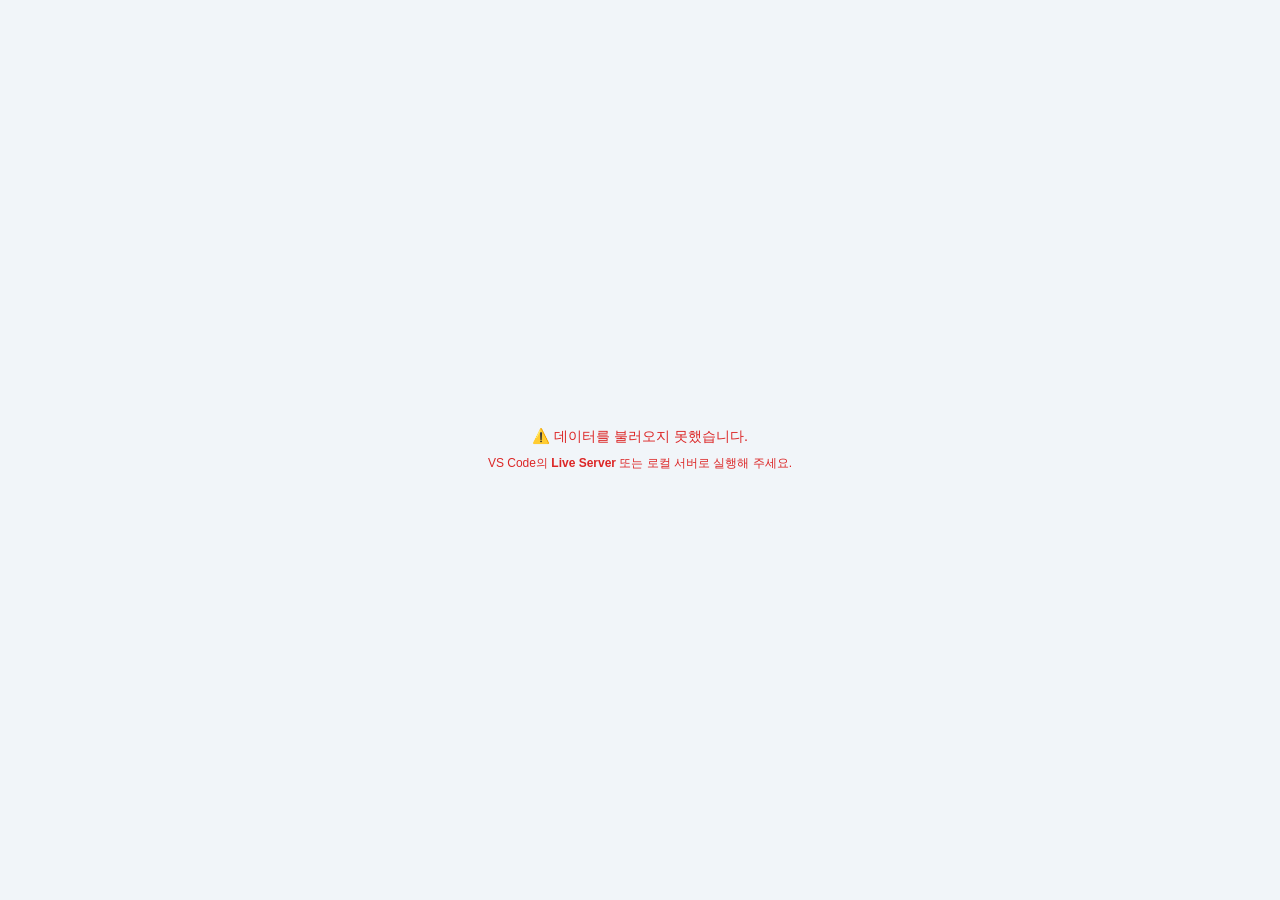
==== index.html @ cc30562b "IT 사전 웹앱 초기 파일 추가 및 불필요한 템플릿 파일 정리" ====
<!DOCTYPE html>
<!-- IT 용어 사전 서비스의 메인 페이지 -->
<html lang="ko" data-theme="light">
<head>
  <meta charset="UTF-8">
  <meta name="viewport" content="width=device-width, initial-scale=1.0">
  <meta name="description" content="AI, 네트워크, 클라우드, 보안 등 IT 분야 용어를 빠르게 검색하는 사전 서비스">
  <title>TechDics — IT 용어 사전</title>
  <link rel="stylesheet" href="style.css">
</head>
<body>

  <!-- ══ 헤더 ══ -->
  <header class="header">
    <div class="header-inner">
      <a class="logo" href="#" aria-label="TechDics 홈">
        <span class="logo-icon">📖</span>
        <span class="logo-text">TechDics</span>
        <span class="logo-sub">IT 용어 사전</span>
      </a>
      <div class="header-actions">
        <button id="btn-favorites" class="btn-icon" aria-label="즐겨찾기 보기" title="즐겨찾기">
          <span class="icon">⭐</span>
          <span class="btn-label">즐겨찾기</span>
          <span id="favorites-count" class="badge hidden">0</span>
        </button>
        <button id="btn-dark" class="btn-icon" aria-label="다크 모드 전환" title="다크 모드">
          <span class="icon" id="dark-icon">🌙</span>
        </button>
      </div>
    </div>
  </header>

  <!-- ══ 히어로 검색 영역 ══ -->
  <div class="hero">
    <div class="hero-inner">
      <h1 class="hero-title">IT 용어를 빠르게 찾아보세요</h1>
      <p class="hero-desc">AI · 네트워크 · 클라우드 · 보안 · 데이터 · 개발 분야 200개 이상의 용어 수록</p>
      <div class="search-wrap">
        <span class="search-icon" aria-hidden="true">🔍</span>
        <input
          type="search"
          id="search-input"
          class="search-input"
          placeholder="용어 검색 (한국어 · English 동시 지원)"
          autocomplete="off"
          spellcheck="false"
          aria-label="용어 검색"
        >
        <button id="search-clear" class="search-clear hidden" aria-label="검색어 지우기">✕</button>
      </div>
    </div>
  </div>

  <!-- ══ 메인 콘텐츠 ══ -->
  <main class="main">

    <!-- 카테고리 탭 -->
    <div class="tabs-wrap" role="tablist" aria-label="카테고리 필터">
      <button class="tab active" data-category="all"    role="tab" aria-selected="true">
        <span>전체</span>
      </button>
      <button class="tab" data-category="ai"            role="tab" aria-selected="false">
        <span>🤖 AI</span>
      </button>
      <button class="tab" data-category="network"       role="tab" aria-selected="false">
        <span>🌐 네트워크</span>
      </button>
      <button class="tab" data-category="cloud"         role="tab" aria-selected="false">
        <span>☁️ 클라우드</span>
      </button>
      <button class="tab" data-category="dev"           role="tab" aria-selected="false">
        <span>💻 개발</span>
      </button>
      <button class="tab" data-category="security"      role="tab" aria-selected="false">
        <span>🔒 보안</span>
      </button>
      <button class="tab" data-category="data"          role="tab" aria-selected="false">
        <span>🗄️ 데이터</span>
      </button>
      <button class="tab" data-category="engineering"   role="tab" aria-selected="false">
        <span>🛠️ 공학</span>
      </button>
    </div>

    <!-- 결과 정보 바 -->
    <div class="results-bar">
      <span id="results-count" class="results-count">로딩 중...</span>
      <div class="sort-wrap">
        <label for="sort-select" class="sr-only">정렬 기준</label>
        <select id="sort-select" class="sort-select" aria-label="정렬 기준">
          <option value="term">가나다순</option>
          <option value="difficulty">난이도순</option>
          <option value="category">카테고리순</option>
        </select>
      </div>
    </div>

    <!-- 카드 그리드 -->
    <div id="cards-container" class="cards-grid" role="list" aria-label="용어 목록">
      <!-- JS로 카드를 동적 렌더링 -->
    </div>

    <!-- 결과 없음 메시지 -->
    <div id="empty-state" class="empty-state hidden" aria-live="polite">
      <div class="empty-icon">🔎</div>
      <p class="empty-title">검색 결과가 없습니다</p>
      <p class="empty-desc">다른 키워드로 검색하거나 카테고리를 변경해 보세요.</p>
    </div>

    <!-- 즐겨찾기 빈 상태 -->
    <div id="favorites-empty" class="empty-state hidden" aria-live="polite">
      <div class="empty-icon">⭐</div>
      <p class="empty-title">즐겨찾기가 없습니다</p>
      <p class="empty-desc">용어 카드의 ☆ 버튼을 눌러 즐겨찾기에 추가하세요.</p>
    </div>

  </main>

  <!-- ══ 용어 상세 모달 ══ -->
  <div id="modal-overlay" class="modal-overlay hidden" role="dialog" aria-modal="true" aria-labelledby="modal-term">
    <div class="modal" id="modal-box">
      <button id="modal-close" class="modal-close" aria-label="모달 닫기">✕</button>

      <div class="modal-header">
        <div class="modal-term-wrap">
          <h2 id="modal-term" class="modal-term"></h2>
          <span id="modal-term-ko" class="modal-term-ko"></span>
        </div>
        <div class="modal-meta">
          <span id="modal-category-badge" class="category-badge"></span>
          <span id="modal-difficulty-badge" class="difficulty-badge"></span>
        </div>
      </div>

      <div class="modal-body">
        <p id="modal-definition" class="modal-definition"></p>

        <div id="modal-tags-wrap" class="modal-section">
          <h3 class="modal-section-title">태그</h3>
          <div id="modal-tags" class="tags-list"></div>
        </div>

        <div id="modal-related-wrap" class="modal-section">
          <h3 class="modal-section-title">관련 용어</h3>
          <div id="modal-related" class="related-list"></div>
        </div>
      </div>

      <div class="modal-footer">
        <button id="modal-favorite-btn" class="btn-favorite-modal" aria-label="즐겨찾기 토글">
          <span id="modal-favorite-icon">☆</span>
          <span id="modal-favorite-label">즐겨찾기에 추가</span>
        </button>
      </div>
    </div>
  </div>

  <!-- ══ 로딩 스피너 ══ -->
  <div id="loading" class="loading-overlay" aria-label="로딩 중">
    <div class="spinner"></div>
    <p>데이터 로딩 중...</p>
  </div>

  <!-- ══ 토스트 알림 ══ -->
  <div id="toast" class="toast hidden" role="status" aria-live="polite"></div>

  <footer class="footer">
    <p>TechDics · IT 용어 사전 · HTML/CSS/JS Only · <a href="https://github.com/bluepapa70/techdics" target="_blank" rel="noopener">GitHub</a></p>
  </footer>

  <script src="app.js"></script>
</body>
</html>
---- style.css ----
/* TechDics IT 용어 사전의 전체 스타일 — CSS Variables 기반 라이트/다크 테마 */

/* ════════════════════════════════════════════
   1. CSS Custom Properties (테마 변수)
════════════════════════════════════════════ */
:root {
  /* 브랜드 컬러 */
  --primary:        #2563eb;
  --primary-hover:  #1d4ed8;
  --primary-light:  #dbeafe;
  --primary-muted:  #eff6ff;

  /* 카테고리 컬러 */
  --cat-ai:          #7c3aed;
  --cat-ai-bg:       #f5f3ff;
  --cat-network:     #2563eb;
  --cat-network-bg:  #eff6ff;
  --cat-cloud:       #0891b2;
  --cat-cloud-bg:    #ecfeff;
  --cat-dev:         #059669;
  --cat-dev-bg:      #ecfdf5;
  --cat-security:    #dc2626;
  --cat-security-bg: #fef2f2;
  --cat-data:        #d97706;
  --cat-data-bg:     #fffbeb;
  --cat-engineering: #475569;
  --cat-engineering-bg: #f8fafc;

  /* 난이도 컬러 */
  --diff-beginner:     #059669;
  --diff-beginner-bg:  #d1fae5;
  --diff-intermediate: #d97706;
  --diff-intermediate-bg: #fef3c7;
  --diff-advanced:     #dc2626;
  --diff-advanced-bg:  #fee2e2;

  /* 배경 & 표면 */
  --bg:        #f1f5f9;
  --surface:   #ffffff;
  --surface2:  #f8fafc;
  --surface3:  #f1f5f9;

  /* 텍스트 */
  --text:         #0f172a;
  --text-secondary: #475569;
  --text-muted:   #94a3b8;

  /* 테두리 & 그림자 */
  --border:       #e2e8f0;
  --border-focus: #93c5fd;
  --shadow-sm:    0 1px 2px rgba(0,0,0,.06);
  --shadow:       0 2px 8px rgba(0,0,0,.08), 0 1px 2px rgba(0,0,0,.06);
  --shadow-md:    0 4px 16px rgba(0,0,0,.1),  0 2px 4px rgba(0,0,0,.06);
  --shadow-lg:    0 20px 40px rgba(0,0,0,.15);

  /* 레이아웃 */
  --radius-sm:  6px;
  --radius:     12px;
  --radius-lg:  16px;
  --max-width:  1200px;

  /* 전환 */
  --transition: 180ms ease;
}

/* 다크 모드 변수 오버라이드 */
[data-theme="dark"] {
  --bg:        #0f172a;
  --surface:   #1e293b;
  --surface2:  #1e293b;
  --surface3:  #0f172a;

  --text:           #f1f5f9;
  --text-secondary: #94a3b8;
  --text-muted:     #64748b;

  --border:       #334155;
  --border-focus: #3b82f6;
  --shadow-sm:    0 1px 2px rgba(0,0,0,.3);
  --shadow:       0 2px 8px rgba(0,0,0,.3), 0 1px 2px rgba(0,0,0,.2);
  --shadow-md:    0 4px 16px rgba(0,0,0,.4), 0 2px 4px rgba(0,0,0,.2);
  --shadow-lg:    0 20px 40px rgba(0,0,0,.5);

  --primary-light: #1e3a8a;
  --primary-muted: #172554;

  --cat-ai-bg:          #2e1065;
  --cat-network-bg:     #172554;
  --cat-cloud-bg:       #083344;
  --cat-dev-bg:         #052e16;
  --cat-security-bg:    #450a0a;
  --cat-data-bg:        #451a03;
  --cat-engineering-bg: #1e293b;

  --diff-beginner-bg:     #052e16;
  --diff-intermediate-bg: #451a03;
  --diff-advanced-bg:     #450a0a;
}


/* ════════════════════════════════════════════
   2. Reset & Base
════════════════════════════════════════════ */
*, *::before, *::after { box-sizing: border-box; margin: 0; padding: 0; }

html { scroll-behavior: smooth; }

body {
  font-family: -apple-system, BlinkMacSystemFont, "Segoe UI", Roboto,
               "Noto Sans KR", "Apple SD Gothic Neo", sans-serif;
  background: var(--bg);
  color: var(--text);
  line-height: 1.6;
  font-size: 15px;
  transition: background var(--transition), color var(--transition);
  min-height: 100vh;
}

a { color: var(--primary); text-decoration: none; }
a:hover { text-decoration: underline; }

button { cursor: pointer; border: none; background: none; font: inherit; }

input, select {
  font: inherit;
  color: var(--text);
}

/* 접근성 전용 숨김 */
.sr-only {
  position: absolute; width: 1px; height: 1px;
  padding: 0; overflow: hidden; clip: rect(0,0,0,0);
  white-space: nowrap; border: 0;
}

.hidden { display: none !important; }


/* ════════════════════════════════════════════
   3. Header
════════════════════════════════════════════ */
.header {
  position: sticky;
  top: 0;
  z-index: 100;
  background: var(--surface);
  border-bottom: 1px solid var(--border);
  box-shadow: var(--shadow-sm);
  transition: background var(--transition), border-color var(--transition);
}

.header-inner {
  max-width: var(--max-width);
  margin: 0 auto;
  padding: 0 20px;
  height: 60px;
  display: flex;
  align-items: center;
  justify-content: space-between;
  gap: 16px;
}

/* 로고 */
.logo {
  display: flex;
  align-items: center;
  gap: 8px;
  text-decoration: none;
  flex-shrink: 0;
}

.logo-icon { font-size: 1.4rem; }

.logo-text {
  font-size: 1.15rem;
  font-weight: 800;
  color: var(--primary);
  letter-spacing: -.02em;
}

.logo-sub {
  font-size: .72rem;
  color: var(--text-muted);
  border-left: 1px solid var(--border);
  padding-left: 8px;
  margin-left: 4px;
  display: none;
}

@media (min-width: 480px) { .logo-sub { display: block; } }

/* 헤더 버튼 */
.header-actions { display: flex; align-items: center; gap: 8px; }

.btn-icon {
  display: flex;
  align-items: center;
  gap: 6px;
  padding: 7px 12px;
  border-radius: var(--radius-sm);
  background: var(--surface2);
  border: 1px solid var(--border);
  color: var(--text-secondary);
  font-size: .85rem;
  font-weight: 600;
  transition: background var(--transition), color var(--transition), transform .1s;
  position: relative;
}

.btn-icon:hover {
  background: var(--primary-light);
  color: var(--primary);
  border-color: var(--primary);
}

.btn-icon:active { transform: scale(.96); }
.btn-icon .icon  { font-size: 1rem; }
.btn-label { display: none; }

@media (min-width: 520px) { .btn-label { display: inline; } }

/* 즐겨찾기 개수 뱃지 */
.badge {
  background: var(--primary);
  color: white;
  font-size: .65rem;
  font-weight: 700;
  border-radius: 99px;
  min-width: 18px;
  height: 18px;
  display: flex;
  align-items: center;
  justify-content: center;
  padding: 0 4px;
  position: absolute;
  top: 2px;
  right: 2px;
  pointer-events: none;
}

/* 즐겨찾기 모드 활성화 */
.btn-icon.active {
  background: #fef9c3;
  color: #d97706;
  border-color: #fcd34d;
}

[data-theme="dark"] .btn-icon.active {
  background: #451a03;
  color: #fcd34d;
  border-color: #92400e;
}


/* ════════════════════════════════════════════
   4. Hero & 검색창
════════════════════════════════════════════ */
.hero {
  background: linear-gradient(135deg, #1e3a8a 0%, #2563eb 55%, #7c3aed 100%);
  padding: 48px 20px 52px;
  text-align: center;
  color: white;
}

.hero-inner { max-width: 640px; margin: 0 auto; }

.hero-title {
  font-size: clamp(1.5rem, 3.5vw, 2.2rem);
  font-weight: 800;
  letter-spacing: -.03em;
  margin-bottom: 10px;
}

.hero-desc {
  font-size: .95rem;
  opacity: .8;
  margin-bottom: 28px;
}

/* 검색 래퍼 */
.search-wrap {
  position: relative;
  display: flex;
  align-items: center;
  background: white;
  border-radius: 99px;
  box-shadow: 0 4px 20px rgba(0,0,0,.2);
  overflow: hidden;
  transition: box-shadow .2s;
}

.search-wrap:focus-within {
  box-shadow: 0 4px 20px rgba(0,0,0,.2), 0 0 0 3px rgba(147,197,253,.6);
}

.search-icon {
  padding: 0 6px 0 18px;
  font-size: 1.1rem;
  flex-shrink: 0;
  pointer-events: none;
}

.search-input {
  flex: 1;
  border: none;
  outline: none;
  background: transparent;
  padding: 14px 8px;
  font-size: 1rem;
  color: #0f172a;
}

.search-input::placeholder { color: #94a3b8; }

/* ✕ 지우기 버튼 */
.search-clear {
  padding: 0 16px 0 8px;
  color: #94a3b8;
  font-size: 1rem;
  background: transparent;
  flex-shrink: 0;
  transition: color .15s;
}

.search-clear:hover { color: #475569; }


/* ════════════════════════════════════════════
   5. 메인 레이아웃
════════════════════════════════════════════ */
.main {
  max-width: var(--max-width);
  margin: 0 auto;
  padding: 0 20px 80px;
}


/* ════════════════════════════════════════════
   6. 카테고리 탭
════════════════════════════════════════════ */
.tabs-wrap {
  display: flex;
  gap: 6px;
  overflow-x: auto;
  padding: 20px 0 4px;
  scrollbar-width: none;
  -ms-overflow-style: none;
}

.tabs-wrap::-webkit-scrollbar { display: none; }

.tab {
  display: flex;
  align-items: center;
  gap: 5px;
  padding: 8px 16px;
  border-radius: 99px;
  border: 1.5px solid var(--border);
  background: var(--surface);
  color: var(--text-secondary);
  font-size: .85rem;
  font-weight: 600;
  white-space: nowrap;
  transition: all var(--transition);
  flex-shrink: 0;
}

.tab:hover {
  border-color: var(--primary);
  color: var(--primary);
  background: var(--primary-muted);
}

.tab.active {
  background: var(--primary);
  border-color: var(--primary);
  color: white;
  box-shadow: 0 2px 8px rgba(37,99,235,.35);
}


/* ════════════════════════════════════════════
   7. 결과 정보 바
════════════════════════════════════════════ */
.results-bar {
  display: flex;
  align-items: center;
  justify-content: space-between;
  padding: 14px 0 12px;
  border-bottom: 1px solid var(--border);
  margin-bottom: 20px;
  gap: 12px;
}

.results-count {
  font-size: .875rem;
  color: var(--text-muted);
}

.results-count strong { color: var(--text); font-weight: 700; }

.sort-select {
  padding: 6px 10px;
  border-radius: var(--radius-sm);
  border: 1px solid var(--border);
  background: var(--surface);
  color: var(--text-secondary);
  font-size: .82rem;
  cursor: pointer;
  outline: none;
  transition: border-color var(--transition);
}

.sort-select:focus { border-color: var(--primary); }


/* ════════════════════════════════════════════
   8. 카드 그리드
════════════════════════════════════════════ */
.cards-grid {
  display: grid;
  grid-template-columns: repeat(auto-fill, minmax(240px, 1fr));
  gap: 16px;
}

/* ── 개별 카드 ── */
.card {
  background: var(--surface);
  border: 1px solid var(--border);
  border-radius: var(--radius);
  padding: 18px 18px 14px;
  box-shadow: var(--shadow-sm);
  cursor: pointer;
  transition: transform .15s, box-shadow .15s, border-color .15s;
  display: flex;
  flex-direction: column;
  gap: 8px;
  position: relative;
  overflow: hidden;
  animation: fadeInUp .25s ease both;
}

.card::before {
  content: '';
  position: absolute;
  top: 0; left: 0; right: 0;
  height: 3px;
  background: var(--card-accent, var(--primary));
  border-radius: var(--radius) var(--radius) 0 0;
}

.card:hover {
  transform: translateY(-3px);
  box-shadow: var(--shadow-md);
  border-color: var(--card-accent, var(--primary));
}

/* 카테고리별 강조색 */
.card[data-category="ai"]          { --card-accent: var(--cat-ai); }
.card[data-category="network"]     { --card-accent: var(--cat-network); }
.card[data-category="cloud"]       { --card-accent: var(--cat-cloud); }
.card[data-category="dev"]         { --card-accent: var(--cat-dev); }
.card[data-category="security"]    { --card-accent: var(--cat-security); }
.card[data-category="data"]        { --card-accent: var(--cat-data); }
.card[data-category="engineering"] { --card-accent: var(--cat-engineering); }

/* 카드 헤더 */
.card-header {
  display: flex;
  align-items: flex-start;
  justify-content: space-between;
  gap: 8px;
}

.card-title-wrap { flex: 1; min-width: 0; }

.card-term {
  font-size: 1rem;
  font-weight: 800;
  color: var(--text);
  overflow: hidden;
  text-overflow: ellipsis;
  white-space: nowrap;
}

.card-term-ko {
  font-size: .75rem;
  color: var(--text-muted);
  overflow: hidden;
  text-overflow: ellipsis;
  white-space: nowrap;
  margin-top: 2px;
}

/* 즐겨찾기 버튼 (카드) */
.card-favorite {
  font-size: 1.1rem;
  line-height: 1;
  padding: 4px;
  border-radius: var(--radius-sm);
  color: var(--text-muted);
  transition: color .15s, transform .15s;
  flex-shrink: 0;
}

.card-favorite:hover { color: #f59e0b; transform: scale(1.2); }
.card-favorite.active { color: #f59e0b; }

/* 카드 정의 */
.card-definition {
  font-size: .845rem;
  color: var(--text-secondary);
  line-height: 1.55;
  display: -webkit-box;
  -webkit-line-clamp: 2;
  -webkit-box-orient: vertical;
  overflow: hidden;
}

/* 카드 푸터 */
.card-footer {
  display: flex;
  align-items: center;
  justify-content: space-between;
  margin-top: auto;
  padding-top: 10px;
  border-top: 1px solid var(--border);
  gap: 6px;
}

/* 카테고리 뱃지 */
.category-badge {
  font-size: .7rem;
  font-weight: 700;
  padding: 3px 8px;
  border-radius: 99px;
  white-space: nowrap;
  color: white;
  background: var(--cat-color, var(--primary));
}

.category-badge[data-cat="ai"]          { --cat-color: var(--cat-ai); }
.category-badge[data-cat="network"]     { --cat-color: var(--cat-network); }
.category-badge[data-cat="cloud"]       { --cat-color: var(--cat-cloud); }
.category-badge[data-cat="dev"]         { --cat-color: var(--cat-dev); }
.category-badge[data-cat="security"]    { --cat-color: var(--cat-security); }
.category-badge[data-cat="data"]        { --cat-color: var(--cat-data); }
.category-badge[data-cat="engineering"] { --cat-color: var(--cat-engineering); }

/* 난이도 뱃지 */
.difficulty-badge {
  font-size: .7rem;
  font-weight: 600;
  padding: 3px 8px;
  border-radius: 99px;
  white-space: nowrap;
}

.difficulty-badge[data-level="beginner"] {
  background: var(--diff-beginner-bg);
  color: var(--diff-beginner);
}

.difficulty-badge[data-level="intermediate"] {
  background: var(--diff-intermediate-bg);
  color: var(--diff-intermediate);
}

.difficulty-badge[data-level="advanced"] {
  background: var(--diff-advanced-bg);
  color: var(--diff-advanced);
}

/* 검색어 하이라이트 */
.highlight {
  background: #fef08a;
  color: #713f12;
  border-radius: 3px;
  padding: 0 2px;
}

[data-theme="dark"] .highlight {
  background: #713f12;
  color: #fef08a;
}


/* ════════════════════════════════════════════
   9. Empty State
════════════════════════════════════════════ */
.empty-state {
  text-align: center;
  padding: 80px 20px;
  display: flex;
  flex-direction: column;
  align-items: center;
  gap: 10px;
}

.empty-icon   { font-size: 3rem; opacity: .5; }
.empty-title  { font-size: 1.1rem; font-weight: 700; color: var(--text); }
.empty-desc   { font-size: .9rem; color: var(--text-muted); }


/* ════════════════════════════════════════════
   10. 모달
════════════════════════════════════════════ */
.modal-overlay {
  position: fixed;
  inset: 0;
  background: rgba(0, 0, 0, .55);
  backdrop-filter: blur(4px);
  z-index: 200;
  display: flex;
  align-items: flex-end;
  justify-content: center;
  padding: 0;
  animation: fadeIn .2s ease;
}

@media (min-width: 600px) {
  .modal-overlay {
    align-items: center;
    padding: 20px;
  }
}

/* 모달 박스 */
.modal {
  background: var(--surface);
  border-radius: var(--radius-lg) var(--radius-lg) 0 0;
  width: 100%;
  max-width: 560px;
  max-height: 90vh;
  overflow-y: auto;
  box-shadow: var(--shadow-lg);
  position: relative;
  display: flex;
  flex-direction: column;
  animation: slideUp .25s cubic-bezier(.32,.72,0,1);
}

@media (min-width: 600px) {
  .modal {
    border-radius: var(--radius-lg);
    animation: scaleIn .2s cubic-bezier(.32,.72,0,1);
  }
}

/* 모달 닫기 버튼 */
.modal-close {
  position: absolute;
  top: 14px; right: 14px;
  width: 32px; height: 32px;
  border-radius: 50%;
  background: var(--surface2);
  border: 1px solid var(--border);
  color: var(--text-muted);
  font-size: .9rem;
  display: flex;
  align-items: center;
  justify-content: center;
  transition: background var(--transition), color var(--transition);
  z-index: 1;
}

.modal-close:hover { background: var(--border); color: var(--text); }

/* 모달 헤더 */
.modal-header {
  padding: 24px 24px 16px;
  border-bottom: 1px solid var(--border);
  display: flex;
  flex-direction: column;
  gap: 10px;
}

.modal-term-wrap { padding-right: 36px; }

.modal-term {
  font-size: 1.6rem;
  font-weight: 800;
  color: var(--text);
  letter-spacing: -.02em;
}

.modal-term-ko {
  font-size: .9rem;
  color: var(--text-muted);
  display: block;
  margin-top: 4px;
}

.modal-meta {
  display: flex;
  gap: 8px;
  flex-wrap: wrap;
}

/* 모달 본문 */
.modal-body { padding: 20px 24px; display: flex; flex-direction: column; gap: 20px; }

.modal-definition {
  font-size: .96rem;
  color: var(--text-secondary);
  line-height: 1.75;
}

.modal-section { display: flex; flex-direction: column; gap: 10px; }

.modal-section-title {
  font-size: .78rem;
  font-weight: 700;
  text-transform: uppercase;
  letter-spacing: .07em;
  color: var(--text-muted);
}

/* 태그 목록 */
.tags-list { display: flex; flex-wrap: wrap; gap: 6px; }

.tag-chip {
  padding: 4px 10px;
  background: var(--surface2);
  border: 1px solid var(--border);
  border-radius: var(--radius-sm);
  font-size: .78rem;
  color: var(--text-secondary);
}

/* 관련 용어 */
.related-list { display: flex; flex-wrap: wrap; gap: 8px; }

.related-link {
  padding: 5px 12px;
  background: var(--primary-muted);
  border: 1px solid var(--primary-light);
  border-radius: 99px;
  font-size: .82rem;
  font-weight: 600;
  color: var(--primary);
  transition: background var(--transition), transform .1s;
  cursor: pointer;
}

.related-link:hover {
  background: var(--primary-light);
  transform: scale(1.04);
  text-decoration: none;
}

/* 모달 푸터 */
.modal-footer {
  padding: 16px 24px;
  border-top: 1px solid var(--border);
}

.btn-favorite-modal {
  display: flex;
  align-items: center;
  gap: 8px;
  padding: 10px 20px;
  border-radius: 99px;
  border: 1.5px solid var(--border);
  background: var(--surface2);
  color: var(--text-secondary);
  font-size: .9rem;
  font-weight: 600;
  transition: all var(--transition);
}

.btn-favorite-modal:hover {
  border-color: #f59e0b;
  color: #d97706;
  background: #fffbeb;
}

.btn-favorite-modal.active {
  border-color: #f59e0b;
  color: #d97706;
  background: #fef9c3;
}

[data-theme="dark"] .btn-favorite-modal.active {
  background: #451a03;
  color: #fcd34d;
  border-color: #92400e;
}


/* ════════════════════════════════════════════
   11. 로딩 오버레이
════════════════════════════════════════════ */
.loading-overlay {
  position: fixed;
  inset: 0;
  background: var(--bg);
  z-index: 300;
  display: flex;
  flex-direction: column;
  align-items: center;
  justify-content: center;
  gap: 16px;
  color: var(--text-muted);
  font-size: .9rem;
  transition: opacity .3s;
}

.spinner {
  width: 40px; height: 40px;
  border: 3px solid var(--border);
  border-top-color: var(--primary);
  border-radius: 50%;
  animation: spin .7s linear infinite;
}


/* ════════════════════════════════════════════
   12. 토스트 알림
════════════════════════════════════════════ */
.toast {
  position: fixed;
  bottom: 24px;
  left: 50%;
  transform: translateX(-50%) translateY(0);
  background: #1e293b;
  color: white;
  padding: 10px 20px;
  border-radius: 99px;
  font-size: .875rem;
  font-weight: 600;
  box-shadow: var(--shadow-md);
  z-index: 400;
  white-space: nowrap;
  animation: toastIn .25s ease;
}

[data-theme="dark"] .toast {
  background: var(--surface);
  border: 1px solid var(--border);
  color: var(--text);
}

.toast.toast-out { animation: toastOut .25s ease forwards; }


/* ════════════════════════════════════════════
   13. Footer
════════════════════════════════════════════ */
.footer {
  border-top: 1px solid var(--border);
  padding: 20px;
  text-align: center;
  font-size: .8rem;
  color: var(--text-muted);
}


/* ════════════════════════════════════════════
   14. 애니메이션
════════════════════════════════════════════ */
@keyframes fadeIn    { from { opacity: 0; } to { opacity: 1; } }
@keyframes fadeInUp  { from { opacity: 0; transform: translateY(12px); } to { opacity: 1; transform: none; } }
@keyframes slideUp   { from { transform: translateY(100%); } to { transform: none; } }
@keyframes scaleIn   { from { opacity: 0; transform: scale(.96); } to { opacity: 1; transform: none; } }
@keyframes toastIn   { from { opacity: 0; transform: translateX(-50%) translateY(8px); } to { opacity: 1; transform: translateX(-50%) translateY(0); } }
@keyframes toastOut  { from { opacity: 1; } to { opacity: 0; transform: translateX(-50%) translateY(8px); } }
@keyframes spin      { to { transform: rotate(360deg); } }


/* ════════════════════════════════════════════
   15. 반응형
════════════════════════════════════════════ */
@media (max-width: 480px) {
  .hero { padding: 32px 16px 40px; }
  .hero-title { font-size: 1.4rem; }
  .main { padding: 0 12px 60px; }

  .cards-grid {
    grid-template-columns: 1fr;
  }

  .results-bar { flex-direction: column; align-items: flex-start; }
}

@media (min-width: 480px) and (max-width: 768px) {
  .cards-grid {
    grid-template-columns: repeat(2, 1fr);
  }
}

@media (min-width: 1024px) {
  .cards-grid {
    grid-template-columns: repeat(4, 1fr);
  }
}

/* 카드 애니메이션 지연 (최대 12개만) */
.card:nth-child(1)  { animation-delay: .02s; }
.card:nth-child(2)  { animation-delay: .04s; }
.card:nth-child(3)  { animation-delay: .06s; }
.card:nth-child(4)  { animation-delay: .08s; }
.card:nth-child(5)  { animation-delay: .10s; }
.card:nth-child(6)  { animation-delay: .12s; }
.card:nth-child(7)  { animation-delay: .14s; }
.card:nth-child(8)  { animation-delay: .16s; }
.card:nth-child(9)  { animation-delay: .18s; }
.card:nth-child(10) { animation-delay: .20s; }
.card:nth-child(11) { animation-delay: .22s; }
.card:nth-child(12) { animation-delay: .24s; }
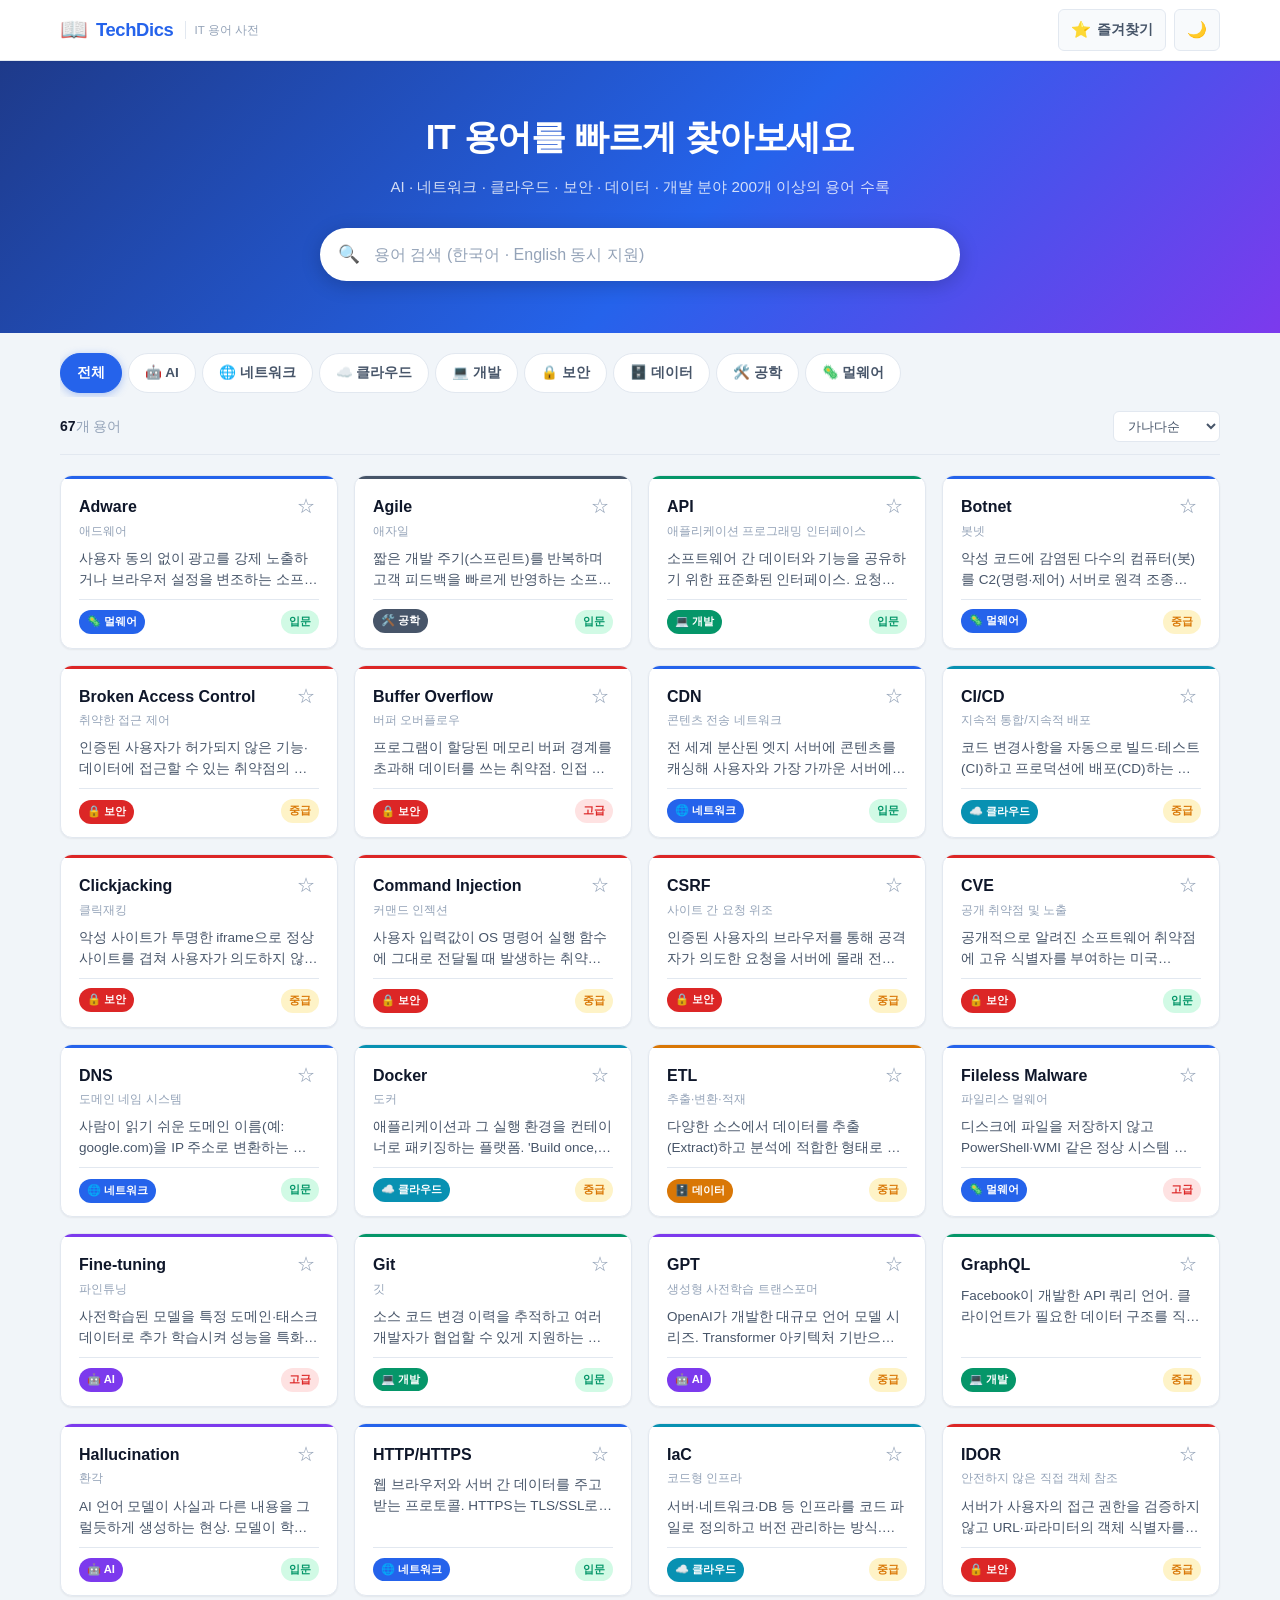
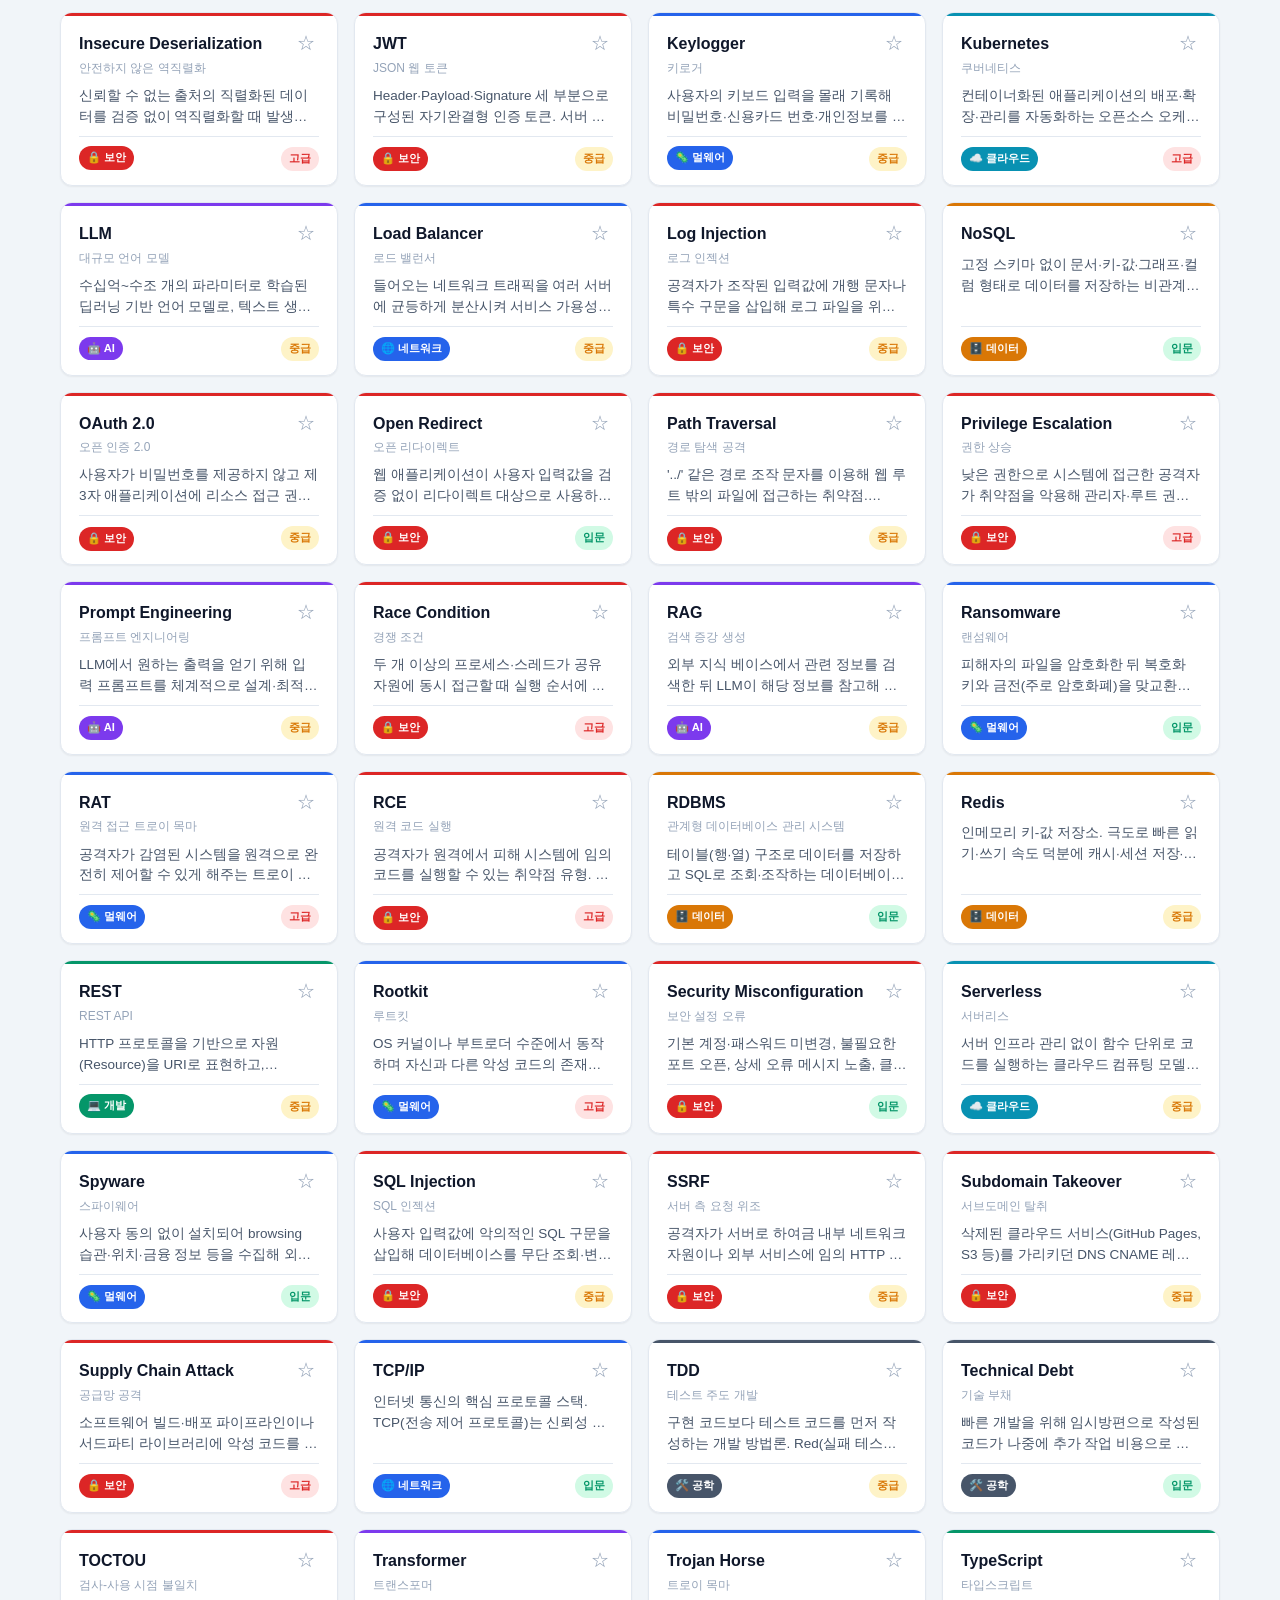
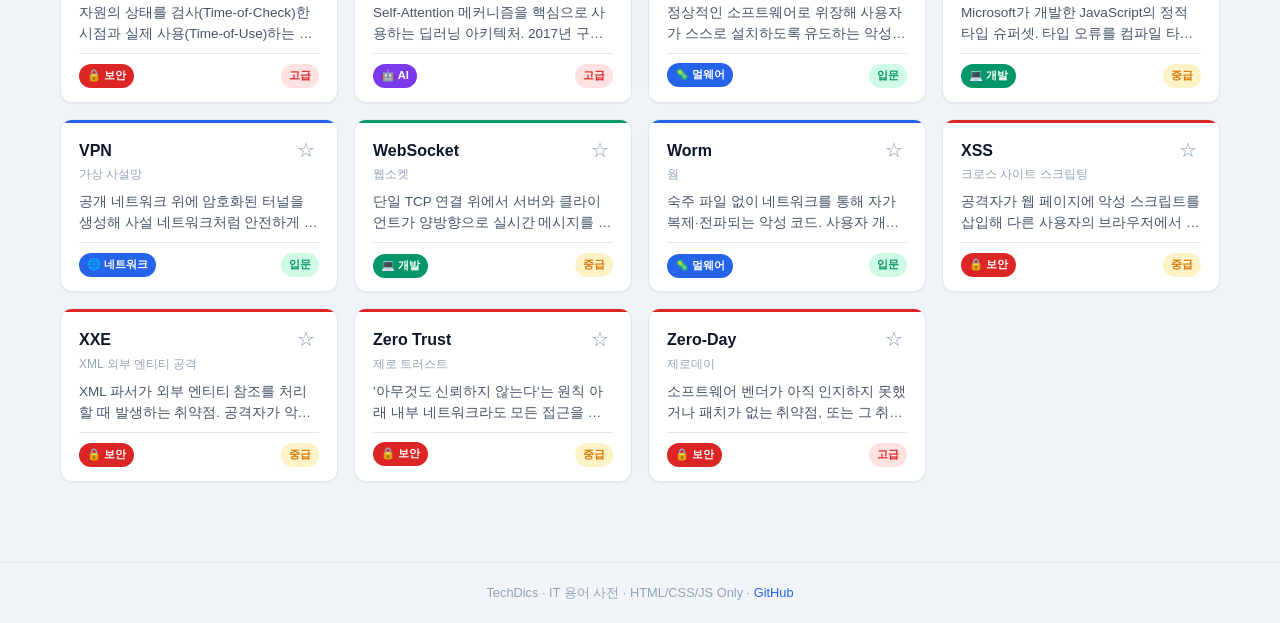
==== commit 17fb080c: "feat: 멀웨어 카테고리 탭 추가 및 관련 용어 10개 추가 (총 65개) Co-Authored-By: Claude Sonnet 4.6 <noreply@anthropic.com>" ====
--- a/index.html
+++ b/index.html
@@ -80,6 +80,9 @@
       </button>
       <button class="tab" data-category="engineering"   role="tab" aria-selected="false">
         <span>🛠️ 공학</span>
+      </button>
+      <button class="tab" data-category="malware"        role="tab" aria-selected="false">
+        <span>🦠 멀웨어</span>
       </button>
     </div>
 
--- a/style.css
+++ b/style.css
@@ -343,8 +343,8 @@
   gap: 6px;
   overflow-x: auto;
   padding: 20px 0 4px;
-  scrollbar-width: none;
-  -ms-overflow-style: none;
+  scrollbar-width: none;        /* Firefox 64+ */
+  -ms-overflow-style: none;     /* IE/Edge */
 }
 
 .tabs-wrap::-webkit-scrollbar { display: none; }
@@ -609,6 +609,7 @@
   position: fixed;
   inset: 0;
   background: rgba(0, 0, 0, .55);
+  -webkit-backdrop-filter: blur(4px);
   backdrop-filter: blur(4px);
   z-index: 200;
   display: flex;
